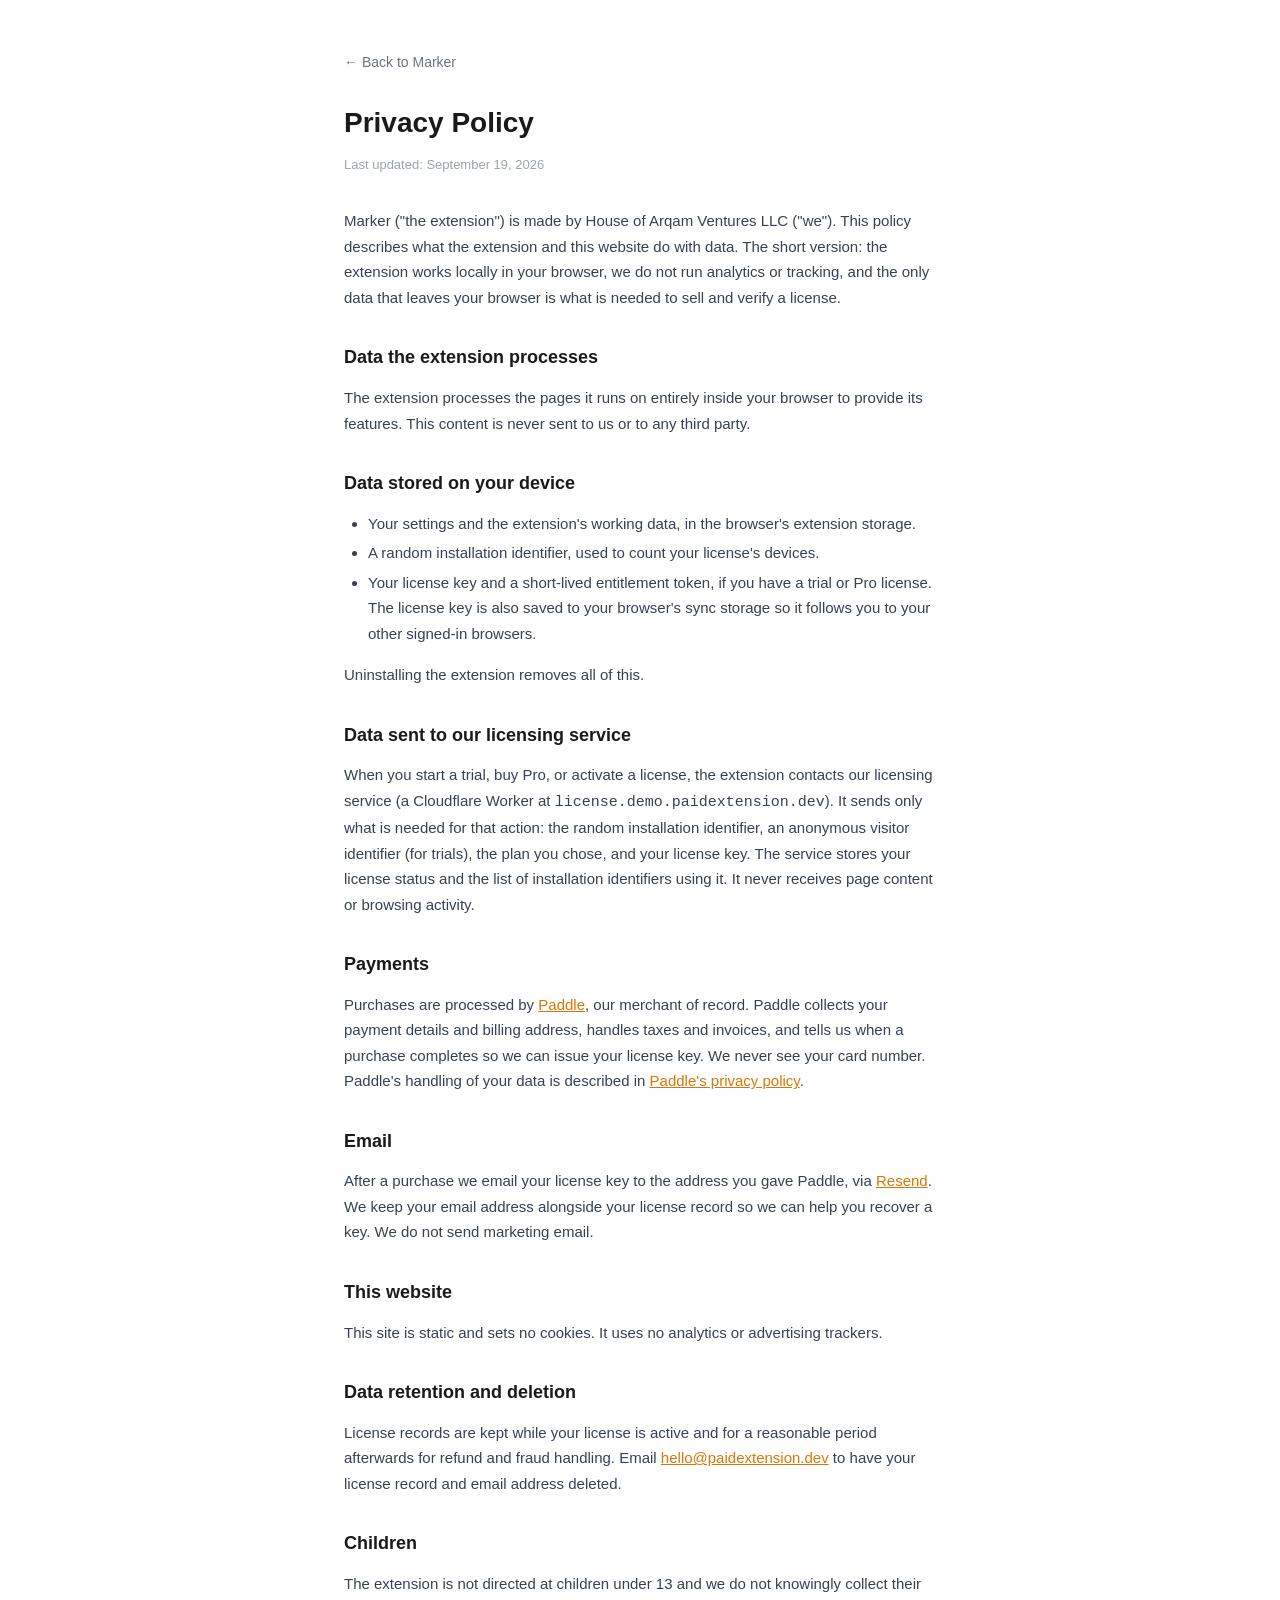
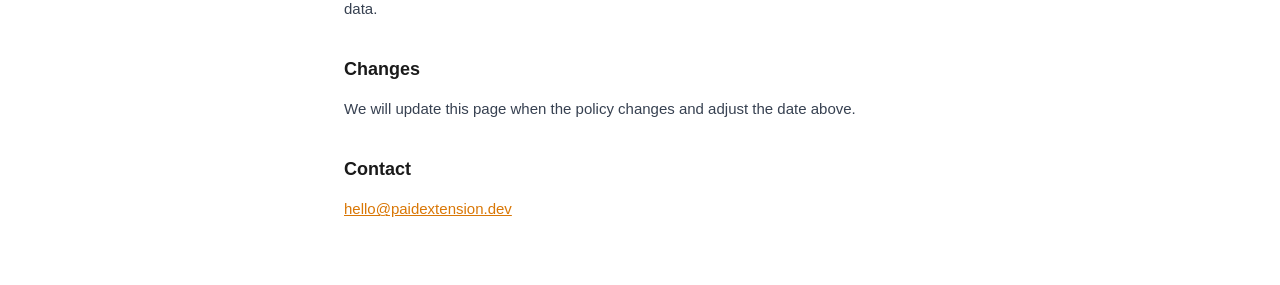
==== site/docs/privacy.html @ 202d298a "Marker: open-core highlighter demo built with PaidExtension Co-Authored-By: Devin AI <158243242+devi" ====
<!DOCTYPE html>
<html lang="en">
<head>
  <meta charset="utf-8">
  <meta name="viewport" content="width=device-width, initial-scale=1">
  <meta http-equiv="Content-Security-Policy" content="default-src 'none'; script-src 'self'; style-src 'self' 'unsafe-inline'; img-src 'self' data:; base-uri 'none'; form-action 'none'">
  <meta name="referrer" content="strict-origin-when-cross-origin">
  <title>Privacy Policy — Marker</title>
  <link rel="icon" type="image/png" href="favicon.png">
  <link rel="stylesheet" href="assets/base.css">
  <link rel="stylesheet" href="assets/doc-page.css">
  <script src="assets/theme.js"></script>
</head>
<body>
  <div class="container">
    <a href="/" class="back">&larr; Back to Marker</a>
    <h1>Privacy Policy</h1>
    <p class="updated">Last updated: September 19, 2026</p>

    <p>Marker ("the extension") is made by House of Arqam Ventures LLC ("we"). This policy describes what the extension and this website do with data. The short version: the extension works locally in your browser, we do not run analytics or tracking, and the only data that leaves your browser is what is needed to sell and verify a license.</p>

    <h2>Data the extension processes</h2>
    <p>The extension processes the pages it runs on entirely inside your browser to provide its features. This content is never sent to us or to any third party.</p>
    <!-- TODO: describe what your extension actually reads (which sites, which data) and where it is stored. Chrome Web Store reviewers check that this matches your manifest permissions. -->

    <h2>Data stored on your device</h2>
    <ul>
      <li>Your settings and the extension's working data, in the browser's extension storage.</li>
      <li>A random installation identifier, used to count your license's devices.</li>
      <li>Your license key and a short-lived entitlement token, if you have a trial or Pro license. The license key is also saved to your browser's sync storage so it follows you to your other signed-in browsers.</li>
    </ul>
    <p>Uninstalling the extension removes all of this.</p>

    <h2>Data sent to our licensing service</h2>
    <p>When you start a trial, buy Pro, or activate a license, the extension contacts our licensing service (a Cloudflare Worker at <code>license.demo.paidextension.dev</code>). It sends only what is needed for that action: the random installation identifier, an anonymous visitor identifier (for trials), the plan you chose, and your license key. The service stores your license status and the list of installation identifiers using it. It never receives page content or browsing activity.</p>

    <h2>Payments</h2>
    <p>Purchases are processed by <a href="https://www.paddle.com" rel="noopener">Paddle</a>, our merchant of record. Paddle collects your payment details and billing address, handles taxes and invoices, and tells us when a purchase completes so we can issue your license key. We never see your card number. Paddle's handling of your data is described in <a href="https://www.paddle.com/legal/privacy" rel="noopener">Paddle's privacy policy</a>.</p>

    <h2>Email</h2>
    <p>After a purchase we email your license key to the address you gave Paddle, via <a href="https://resend.com" rel="noopener">Resend</a>. We keep your email address alongside your license record so we can help you recover a key. We do not send marketing email.</p>

    <h2>This website</h2>
    <p>This site is static and sets no cookies. It uses no analytics or advertising trackers.</p>

    <h2>Data retention and deletion</h2>
    <p>License records are kept while your license is active and for a reasonable period afterwards for refund and fraud handling. Email <a href="mailto:hello@paidextension.dev">hello@paidextension.dev</a> to have your license record and email address deleted.</p>

    <h2>Children</h2>
    <p>The extension is not directed at children under 13 and we do not knowingly collect their data.</p>

    <h2>Changes</h2>
    <p>We will update this page when the policy changes and adjust the date above.</p>

    <h2>Contact</h2>
    <p><a href="mailto:hello@paidextension.dev">hello@paidextension.dev</a></p>
  </div>
</body>
</html>
---- site/docs/assets/base.css ----
/* Shared reset, font stack and brand palette for every page.
   Colors use light-dark(), so every page follows the OS theme; theme.js
   additionally lets the visitor flip it by setting data-theme on <html>.
   Change the accent variables to rebrand the whole site. */
:root {
  color-scheme: light dark;

  --font-sans: -apple-system, BlinkMacSystemFont, 'Segoe UI', Roboto, sans-serif;

  --paper: light-dark(#F7F7FB, #0F1117);    /* page background */
  --ink: light-dark(#151826, #F1F2F7);      /* headings */
  --muted: light-dark(#5B6070, #A7ADBF);    /* body text */
  --accent: light-dark(#4F46E5, #818CF8);
  --accent-d: light-dark(#4338CA, #A5B4FC);
  --kraft: light-dark(#E2E4EE, #262A38);    /* card border */
}

:root[data-theme='light'] { color-scheme: light; }
:root[data-theme='dark'] { color-scheme: dark; }

* { margin: 0; padding: 0; box-sizing: border-box; }

body { font-family: var(--font-sans); }

:where(a, button, summary, [tabindex]):focus-visible {
  outline: 2px solid var(--accent);
  outline-offset: 3px;
  border-radius: 4px;
}
---- site/docs/assets/doc-page.css ----
/* Layout for the plain text pages: privacy, terms, support. */
body {
  color: light-dark(#1a1a1a, #F4EEE4);
  background: light-dark(#ffffff, #16130E);
  line-height: 1.7;
}

.container {
  max-width: 640px;
  margin: 0 auto;
  padding: 48px 24px;
}

h1 { font-size: 28px; font-weight: 700; margin-bottom: 8px; }
h2 { font-size: 18px; font-weight: 600; margin: 32px 0 12px; }
p { font-size: 15px; color: light-dark(#374151, #C3B9AB); margin-bottom: 16px; }
ul { margin: 0 0 16px 24px; }
li { font-size: 15px; color: light-dark(#374151, #C3B9AB); margin-bottom: 4px; }
a { color: light-dark(#d97706, #F5A93C); }

.updated { font-size: 13px; color: light-dark(#9ca3af, #8C8175); margin-bottom: 32px; }
.lede { font-size: 15px; color: light-dark(#6b7280, #A69C8E); margin-bottom: 8px; }

.back { display: inline-block; margin-bottom: 24px; font-size: 14px; color: light-dark(#6b7280, #A69C8E); text-decoration: none; }
.back:hover { color: light-dark(#1a1a1a, #F4EEE4); }
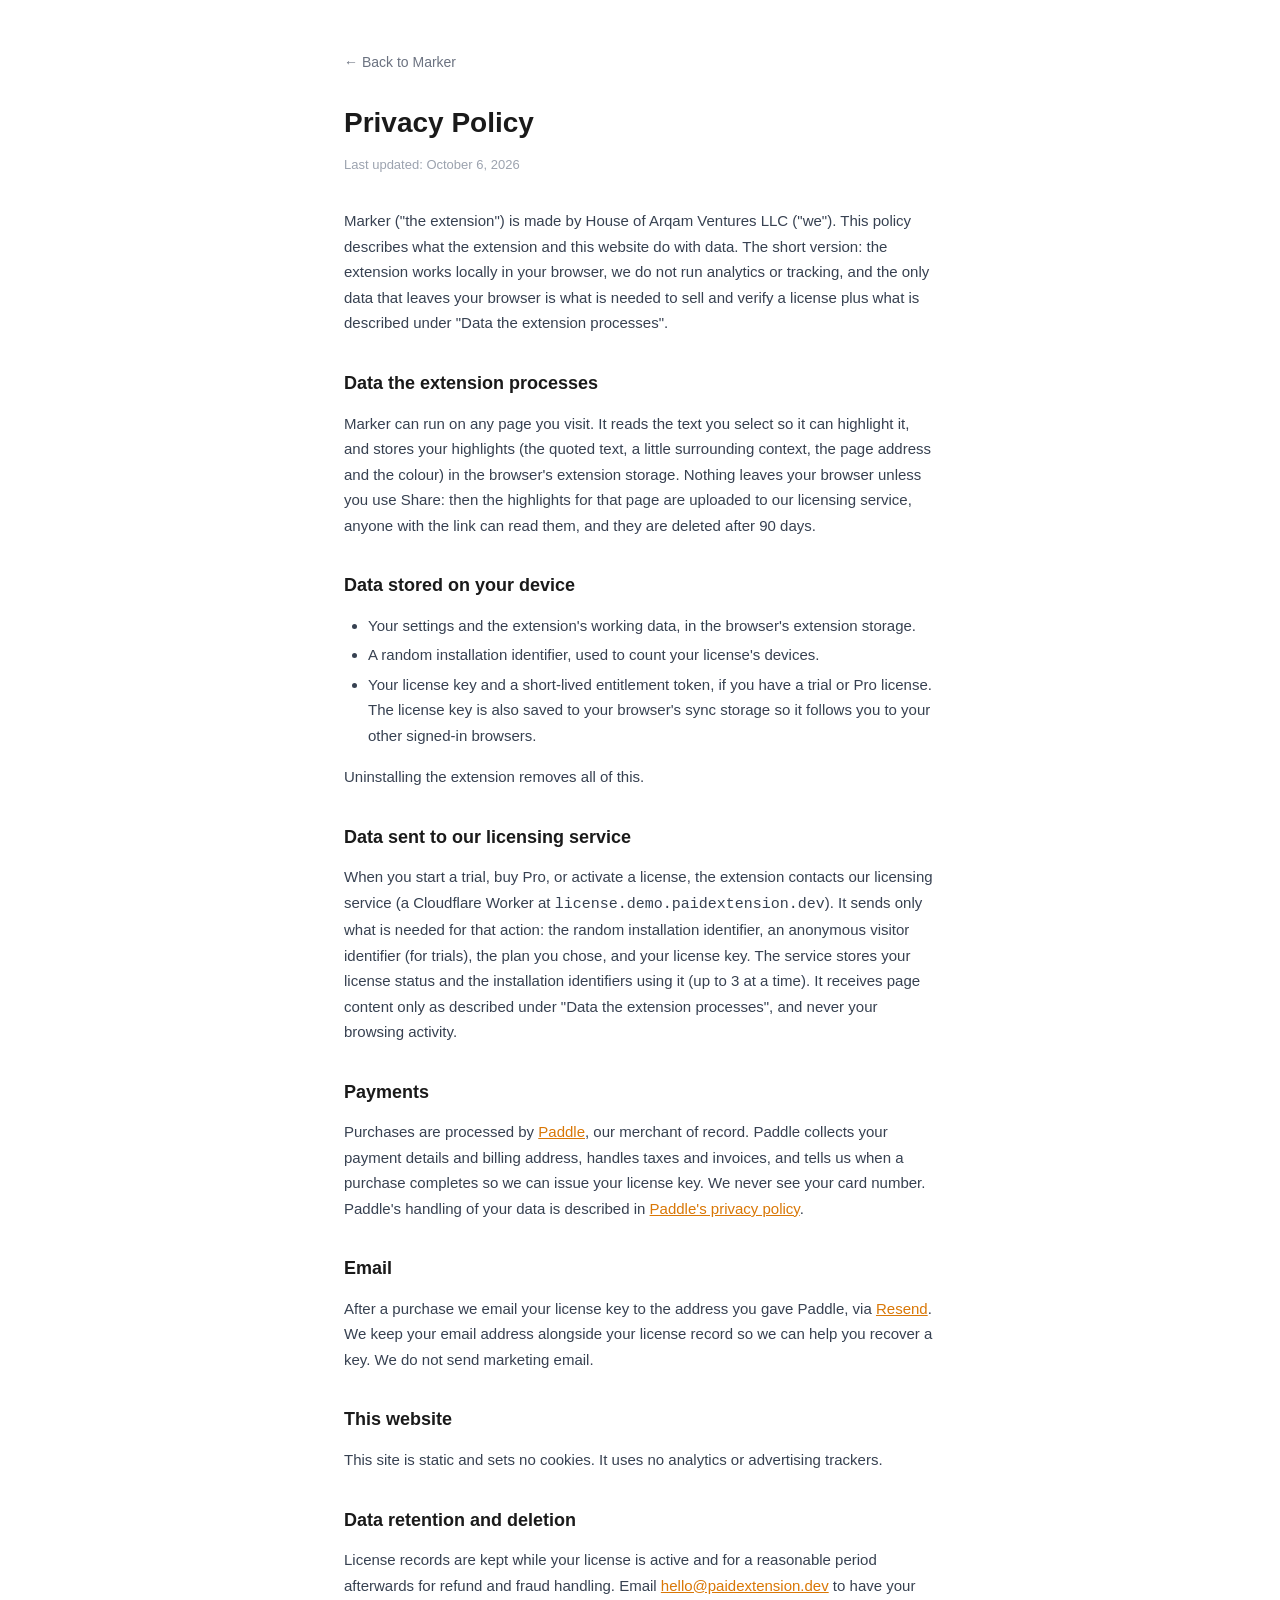
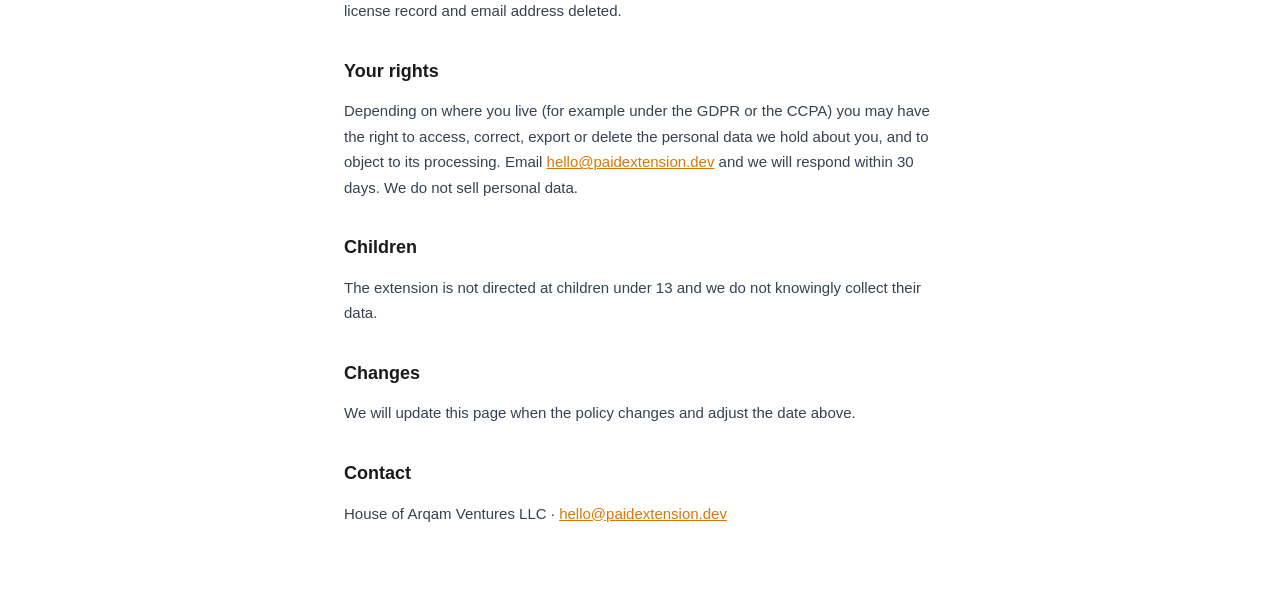
==== commit c1376911: "feat: Marker 0.2.0 on PaidExtension kit-v1.1.0 - ship marker-0.2.0.zip, built on kit-v1.1.0 - privac" ====
--- a/site/docs/privacy.html
+++ b/site/docs/privacy.html
@@ -1,4 +1,5 @@
 <!DOCTYPE html>
+<!-- Generated by `npm run generate:legal` from paidextension.config.json and extension/manifest.json. Edit scripts/lib/legal.mjs (or the `legal` block in the config), then regenerate. -->
 <html lang="en">
 <head>
   <meta charset="utf-8">
@@ -15,13 +16,12 @@
   <div class="container">
     <a href="/" class="back">&larr; Back to Marker</a>
     <h1>Privacy Policy</h1>
-    <p class="updated">Last updated: September 19, 2026</p>
+    <p class="updated">Last updated: October 6, 2026</p>
 
-    <p>Marker ("the extension") is made by House of Arqam Ventures LLC ("we"). This policy describes what the extension and this website do with data. The short version: the extension works locally in your browser, we do not run analytics or tracking, and the only data that leaves your browser is what is needed to sell and verify a license.</p>
+    <p>Marker ("the extension") is made by House of Arqam Ventures LLC ("we"). This policy describes what the extension and this website do with data. The short version: the extension works locally in your browser, we do not run analytics or tracking, and the only data that leaves your browser is what is needed to sell and verify a license plus what is described under "Data the extension processes".</p>
 
     <h2>Data the extension processes</h2>
-    <p>The extension processes the pages it runs on entirely inside your browser to provide its features. This content is never sent to us or to any third party.</p>
-    <!-- TODO: describe what your extension actually reads (which sites, which data) and where it is stored. Chrome Web Store reviewers check that this matches your manifest permissions. -->
+    <p>Marker can run on any page you visit. It reads the text you select so it can highlight it, and stores your highlights (the quoted text, a little surrounding context, the page address and the colour) in the browser's extension storage. Nothing leaves your browser unless you use Share: then the highlights for that page are uploaded to our licensing service, anyone with the link can read them, and they are deleted after 90 days.</p>
 
     <h2>Data stored on your device</h2>
     <ul>
@@ -32,7 +32,7 @@
     <p>Uninstalling the extension removes all of this.</p>
 
     <h2>Data sent to our licensing service</h2>
-    <p>When you start a trial, buy Pro, or activate a license, the extension contacts our licensing service (a Cloudflare Worker at <code>license.demo.paidextension.dev</code>). It sends only what is needed for that action: the random installation identifier, an anonymous visitor identifier (for trials), the plan you chose, and your license key. The service stores your license status and the list of installation identifiers using it. It never receives page content or browsing activity.</p>
+    <p>When you start a trial, buy Pro, or activate a license, the extension contacts our licensing service (a Cloudflare Worker at <code>license.demo.paidextension.dev</code>). It sends only what is needed for that action: the random installation identifier, an anonymous visitor identifier (for trials), the plan you chose, and your license key. The service stores your license status and the installation identifiers using it (up to 3 at a time). It receives page content only as described under "Data the extension processes", and never your browsing activity.</p>
 
     <h2>Payments</h2>
     <p>Purchases are processed by <a href="https://www.paddle.com" rel="noopener">Paddle</a>, our merchant of record. Paddle collects your payment details and billing address, handles taxes and invoices, and tells us when a purchase completes so we can issue your license key. We never see your card number. Paddle's handling of your data is described in <a href="https://www.paddle.com/legal/privacy" rel="noopener">Paddle's privacy policy</a>.</p>
@@ -46,6 +46,9 @@
     <h2>Data retention and deletion</h2>
     <p>License records are kept while your license is active and for a reasonable period afterwards for refund and fraud handling. Email <a href="mailto:hello@paidextension.dev">hello@paidextension.dev</a> to have your license record and email address deleted.</p>
 
+    <h2>Your rights</h2>
+    <p>Depending on where you live (for example under the GDPR or the CCPA) you may have the right to access, correct, export or delete the personal data we hold about you, and to object to its processing. Email <a href="mailto:hello@paidextension.dev">hello@paidextension.dev</a> and we will respond within 30 days. We do not sell personal data.</p>
+
     <h2>Children</h2>
     <p>The extension is not directed at children under 13 and we do not knowingly collect their data.</p>
 
@@ -53,7 +56,7 @@
     <p>We will update this page when the policy changes and adjust the date above.</p>
 
     <h2>Contact</h2>
-    <p><a href="mailto:hello@paidextension.dev">hello@paidextension.dev</a></p>
+    <p>House of Arqam Ventures LLC &middot; <a href="mailto:hello@paidextension.dev">hello@paidextension.dev</a></p>
   </div>
 </body>
 </html>
